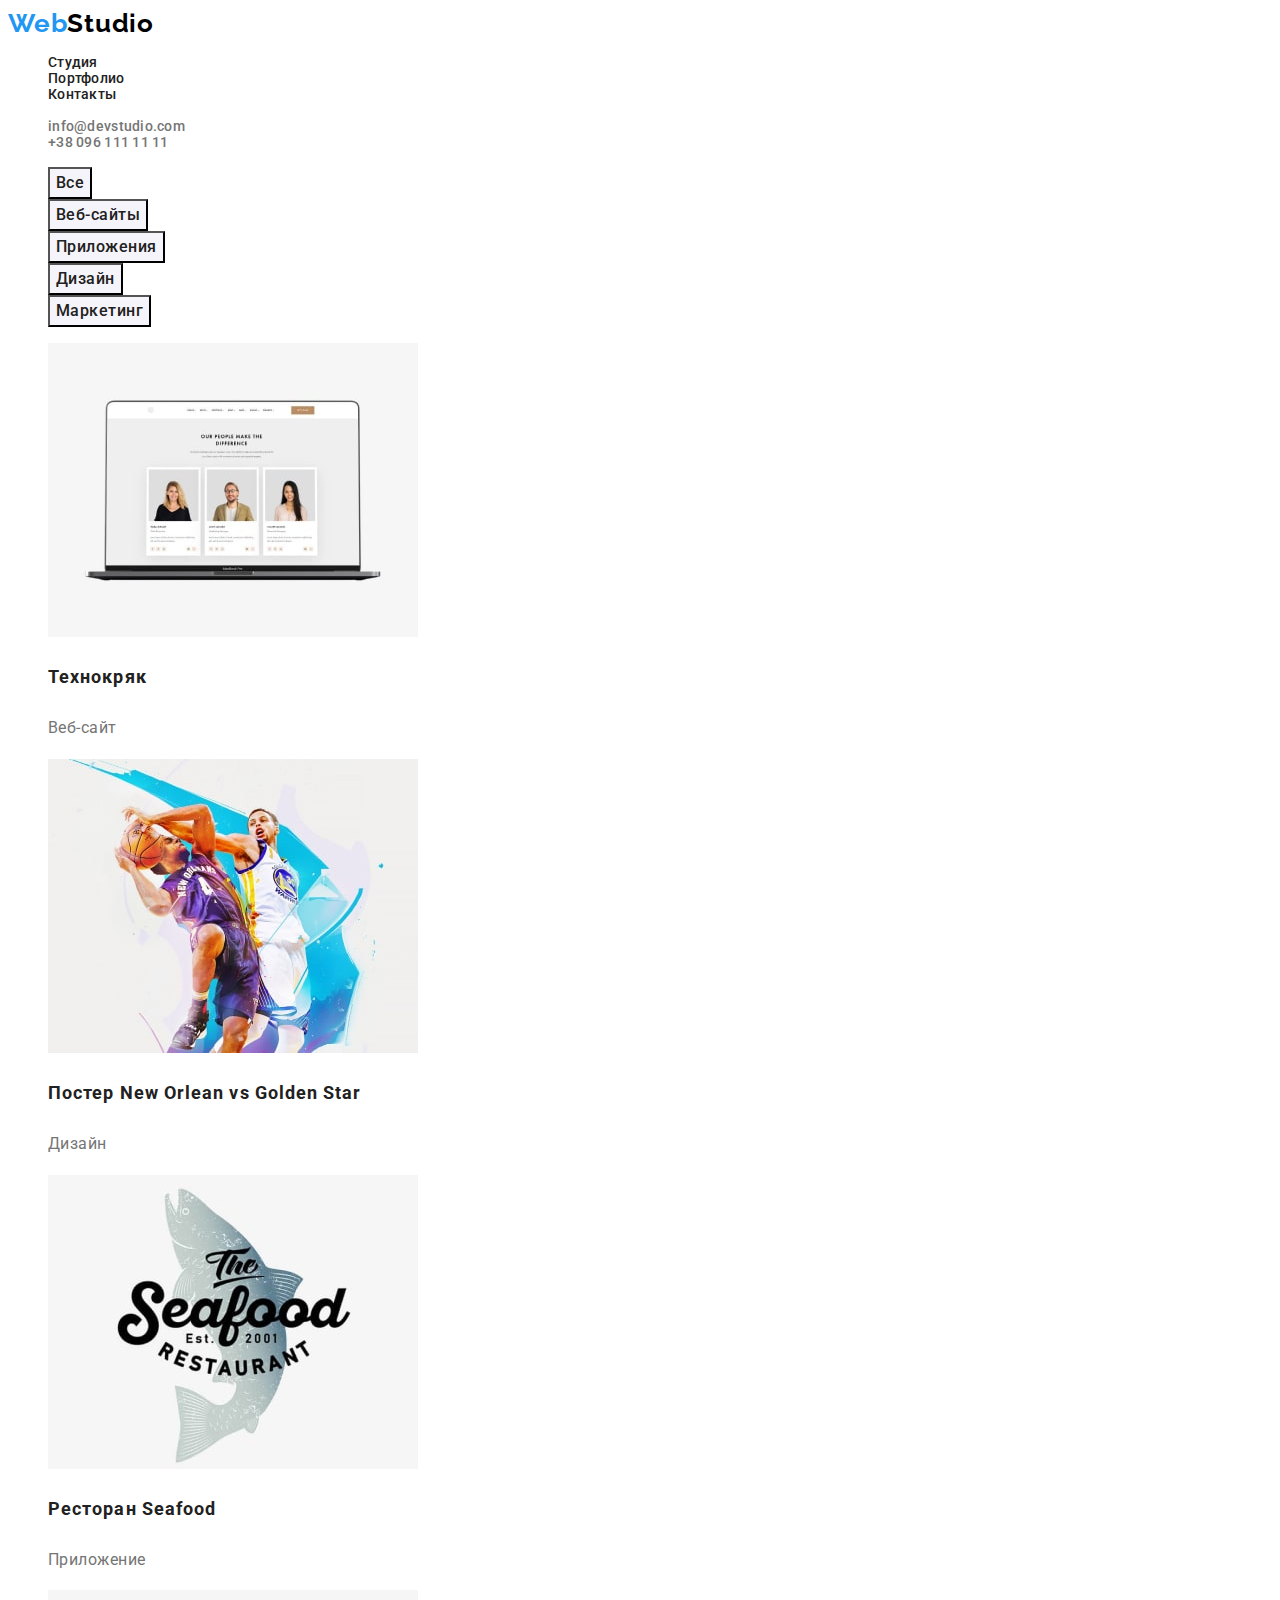
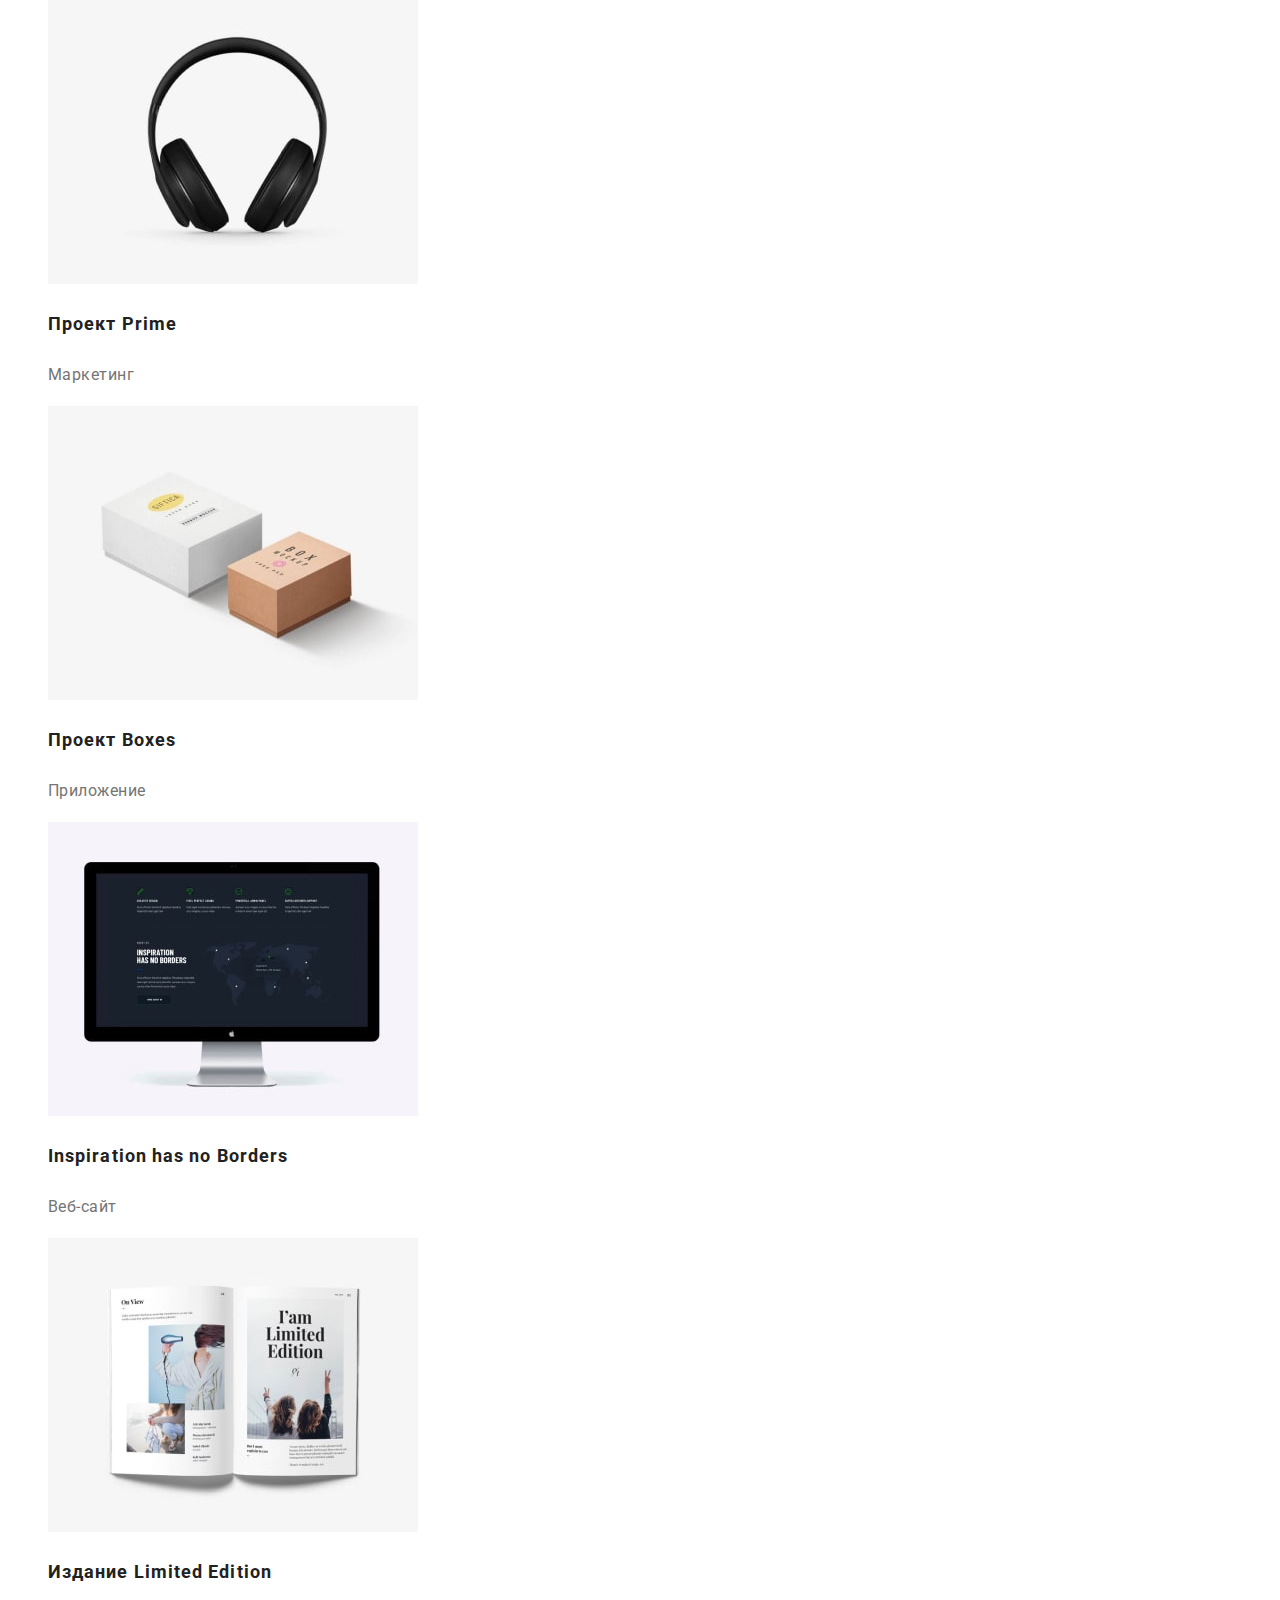
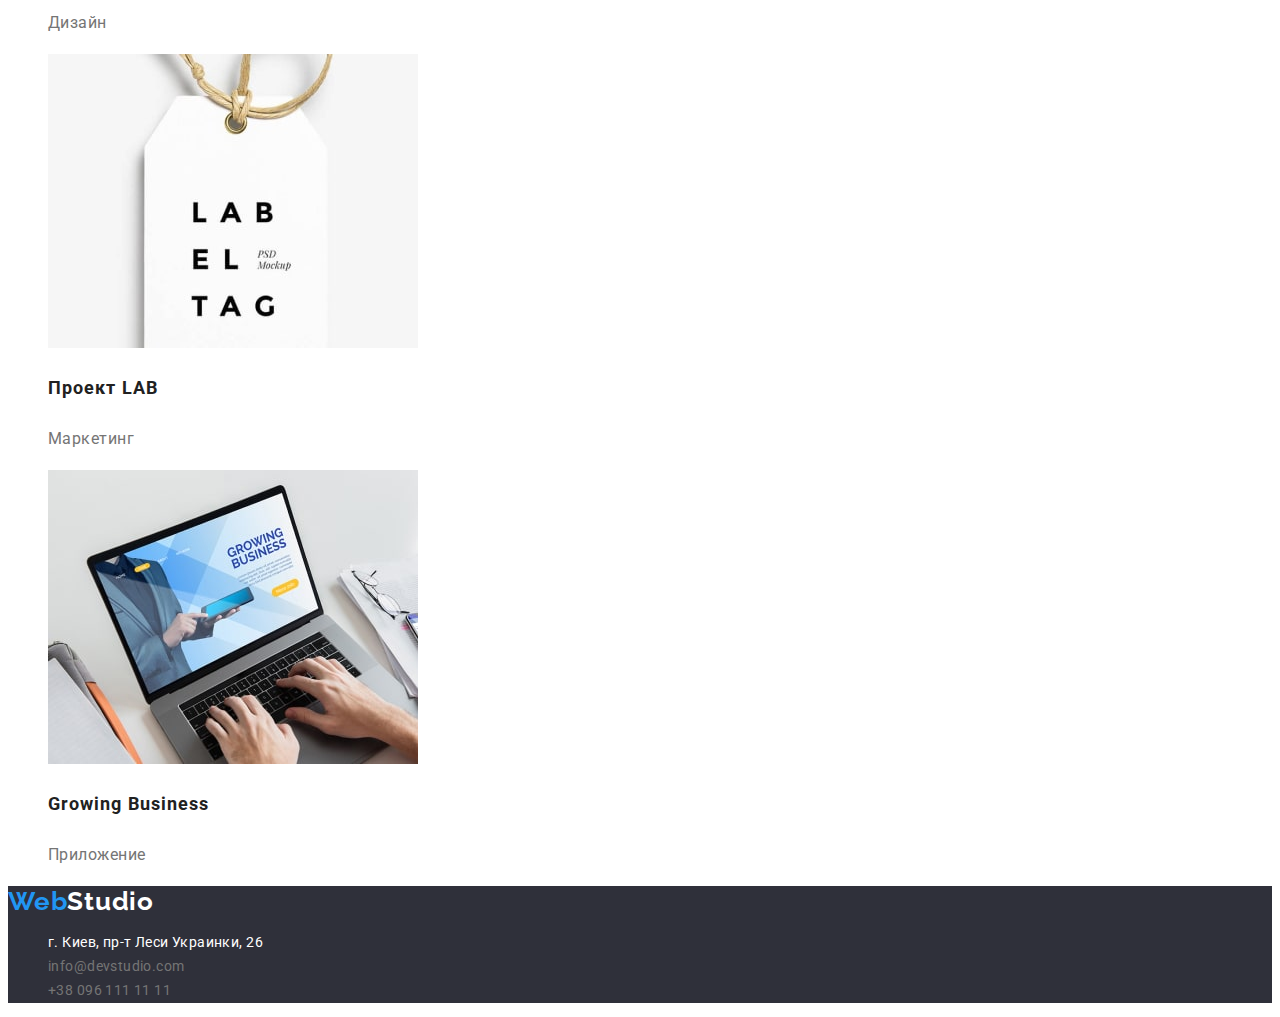
==== portfolio.html @ b7b7a108 "Перенос кода с прошлой ДЗ" ====
<!DOCTYPE html>
<html lang="en">
<head>
    <meta charset="UTF-8">
    <meta http-equiv="X-UA-Compatible" content="IE=edge">
    <meta name="viewport" content="width=device-width, initial-scale=1.0">
    <link rel="preconnect" href="https://fonts.googleapis.com">
    <link rel="preconnect" href="https://fonts.gstatic.com" crossorigin>
    <link href="https://fonts.googleapis.com/css2?family=Raleway:wght@700&family=Roboto:wght@400;500;700;900&display=swap"
        rel="stylesheet">
    <link rel="stylesheet" href="./css/styles.css">
    <title>Портфолио</title>
</head>
<body>
    <!--Верстка хеддера-->
    <header class="header">
        <a class="link logo" href="#0"><span class="logo-first">Web</span>Studio</a>
        <nav class="header-navigation">
            <ul class="list header-list">
                <li class="header-item"><a class="link  header-link" href="./index.html">Студия</a></li>
                <li class="header-item"><a class="link header-link" href="./portfolio.html">Портфолио</a></li>
                <li class="header-item"><a class="link header-link" href="#0">Контакты</a></li>
            </ul>
        </nav>
        <ul class="list header-contacts">
            <li><a class="link header-mail" href="mailto:info@devstudio.com">info@devstudio.com</a></li>
            <li><a class="link header-tel" href="tel:+380961111111">+38 096 111 11 11</a></li>
        </ul>
    </header>
    <main>
        <!--Список кнопок-->
        <h1 class="visually-hidden">Наши портфолио и их перечень</h1>
        <section>
            <h2 class="visually-hidden">Фильтр портфолио</h2>
            <ul class="list">
                <li><button class="button-list button-cursor-style" type="button">Все</button></li>
                <li><button class="button-list button-cursor-style" type="button">Веб-сайты</button></li>
                <li><button class="button-list button-cursor-style" type="button">Приложения</button></li>
                <li><button class="button-list button-cursor-style" type="button">Дизайн</button></li>
                <li><button class="button-list button-cursor-style" type="button">Маркетинг</button></li>
            </ul>
        <!--Перечень портфолио-->
            <ul class="list portfolio-list">
                <li><a href="#0">
                    <img class="portfolio-image" src="./img/portfolioo/portfolio1.jpeg" alt="Логотип портфолио" width="370px">
                </a>
                <h3 class="portfolio-list-subtitle">Технокряк</h3>
                <p class="portfolio-list-text">Веб-сайт</p>
                </li>
                <li><a class="portfolio-image" href="#0"><img src="./img/portfolioo/portfolio2.jpeg" alt="Логотип примера портфолио" width="370px"></a>
                    <h3 class="portfolio-list-subtitle">Постер New Orlean vs Golden Star</h3>
                    <p class="portfolio-list-text">Дизайн</p>
                </li>
                <li><a href="#0"><img class="portfolio-image" src="./img/portfolioo/portfolio3.jpeg" alt="Логотип примера портфолио" width="370px"></a>
                    <h3 class="portfolio-list-subtitle">Ресторан Seafood</h3>
                    <p class="portfolio-list-text">Приложение</p>
                </li>
                <li><a href="#0"><img class="portfolio-image" src="./img/portfolioo/portfolio4.jpeg" alt="Логотип примера портфолио" width="370px"></a>
                    <h3 class="portfolio-list-subtitle">Проект Prime</h3>
                    <p class="portfolio-list-text">Маркетинг</p>
                </li>
                <li><a href="#0"><img class="portfolio-image" src="./img/portfolioo/portfolio5.jpeg" alt="Логотип примера портфолио" width="370px"></a>
                    <h3 class="portfolio-list-subtitle">Проект Boxes</h3>
                    <p class="portfolio-list-text">Приложение</p>
                </li>
                <li><a href="#0"><img class="portfolio-image" src="./img/portfolioo/portfolio6.jpeg" alt="Логотип примера портфолио" width="370px"></a>
                    <h3 class="portfolio-list-subtitle">Inspiration has no Borders</h3>
                    <p class="portfolio-list-text">Веб-сайт</p>
                </li>
                <li><a href="#0"><img class="portfolio-image" src="./img/portfolioo/portfolio7.jpeg" alt="Логотип примера портфолио" width="370px"></a>
                    <h3 class="portfolio-list-subtitle">Издание Limited Edition</h3>
                    <p class="portfolio-list-text">Дизайн</p>
                </li>
                <li><a href="#0"><img class="portfolio-image" src="./img/portfolioo/portfolio8.jpeg" alt="Логотип примера портфолио" width="370px"></a>
                    <h3 class="portfolio-list-subtitle">Проект LAB</h3>
                    <p class="portfolio-list-text">Маркетинг</p>
                </li>
                <li><a href="#0"><img class="portfolio-image" src="./img/portfolioo/portfolio9.jpeg" alt="Логотип примера портфолио" width="370px"></a>
                    <h3 class="portfolio-list-subtitle">Growing Business</h3>
                    <p class="portfolio-list-text">Приложение</p>
                </li>
            </ul>
        </section>
    </main>
        <!--Создание подвала-->
        <footer class="basement">
            <a class="link logo-footer" href="#0"><span class="logo-first">Web</span>Studio</a>
            <address class="address-title">
                <ul class="list footer-contacts">
                    <li class="footer-list-item-map"><a class="link map-navigation" href="https://goo.gl/maps/PW8hdYivpTVeAPPN6"
                            target="_blank">г. Киев, пр-т Леси Украинки, 26</a></li>
                    <li class="footer-list-item"><a class="link footer-mail"
                            href="mailto:info@devstudio.com">info@devstudio.com</a></li>
                    <li class="footer-list-item"><a class="link footer-tel" href="tel:+380961111111">+38 096 111 11 11</a></li>
                </ul>
            </address>
        </footer>
</body>
</html>
---- css/styles.css ----
:root {
  --main-title-color: #ffffff;
  --second-title-color: #212121;
  --main-text-color: #757575;
  --second-text-color: #ffffff;
  --third-text-color: rgba(255, 255, 255, 0, 6);
  --fourth-text-color: #212121;
  --accent-text-color: #2196f3;
  --header-text-color-first: #212121;
  --header-text-color-second: #757575;
  --main-logo-color: #000000;
  --second-logo-color: #2196f3;
}

body {
  font-family: "Roboto", sans-serif;
  background-color: #ffffff;
  color: var(--main-text-color);
}

.list {
  list-style: none;
}

.link {
  text-decoration: none;
  color: inherit;
}

.visually-hidden {
  position: absolute;
  white-space: nowrap;
  width: 1px;
  height: 1px;
  overflow: hidden;
  border: 0;
  padding: 0;
  clip: rect(0 0 0 0);
  clip-path: inset(50%);
  margin: -1px;
}

/*-----------------HEADER--------------*/

.logo {
  font-family: "Raleway", sans-serif;
  font-weight: 700;
  font-size: 26px;
  line-height: 1.19;
  letter-spacing: 0.03em;
  color: var(--main-logo-color);
}

.logo-first {
  color: var(--second-logo-color);
}

.header-item {
  font-weight: 500;
  font-size: 14px;
  line-height: 1.14;
  letter-spacing: 0.02em;
  color: var(--header-text-color-first);
}

.header-contacts {
  font-weight: 500;
  font-size: 14px;
  line-height: 1.14;
  letter-spacing: 0.02em;
  color: var(--header-text-color-second);
}

.logo:focus,
.logo:hover {
  color: var(--accent-text-color);
}

.header-link:hover,
.header-link:focus {
  color: var(--accent-text-color);
}

.header-tel:hover,
.header-tel:focus {
  color: var(--accent-text-color);
}

.header-mail:focus,
.header-mail:hover {
  color: var(--accent-text-color);
}

/*--------------------HERO------------------*/

.hero {
  background-color: #2f303a;
}

.hero-title {
  font-weight: 900;
  font-size: 44px;
  line-height: 1.36;

  text-align: center;
  letter-spacing: 0.06em;
  text-transform: uppercase;

  color: var(--main-title-color);
}

.hero-button {
  font-weight: 700;
  font-size: 16px;
  line-height: 1.87;

  display: flex;
  align-items: center;
  text-align: center;
  letter-spacing: 0.06em;

  color: var(--second-text-color);
  background-color: var(--accent-text-color);
}

/*--------------Features and what we do----------------*/

.features-list-subtitle {
  font-weight: 700;
  font-size: 14px;
  line-height: 1.14;
  letter-spacing: 0.03em;
  text-transform: uppercase;

  color: var(--second-title-color);
}

.features-list-text {
  font-weight: 400;
  font-size: 14px;
  line-height: 1.71;
  letter-spacing: 0.03em;
  color: var(--main-text-color);
}

.features-list-title {
  font-weight: 700;
  font-size: 36px;
  line-height: 1.17;
  text-align: center;
  letter-spacing: 0.03em;

  color: var(--second-title-color);
}

/*------------------------OUR TEAM------------------------*/

.our-team-title {
  font-weight: 700;
  font-size: 36px;
  line-height: 1.17;

  text-align: center;
  letter-spacing: 0.03em;

  color: var(--second-title-color);
}

.our-team-subtitle {
  font-weight: 500;
  font-size: 16px;
  line-height: 1.19;

  text-align: center;
  letter-spacing: 0.03em;

  color: var(--second-title-color);
}

.our-team-text {
  font-weight: 400;
  font-size: 16px;
  line-height: 1.19;

  text-align: center;
  letter-spacing: 0.03em;

  color: var(--main-text-color);
}

/*------------------------FOOTER-----------------------*/

.basement {
  background-color: #2f303a;
}

.logo-footer {
  font-family: "Raleway", sans-serif;
  font-weight: 700;
  font-size: 26px;
  line-height: 1.19;
  letter-spacing: 0.03em;
  color: #ffffff;
}

.footer-contacts {
  font-weight: 400;
  font-size: 14px;
  line-height: 1.71;
  letter-spacing: 0.03em;
  color: var(--header-text-color-second);
}

.footer-list-item-map {
  color: var(--second-text-color);
}

.footer-tel:hover,
.footer-tel:focus {
  color: var(--accent-text-color);
}

.footer-mail:focus,
.footer-mail:hover {
  color: var(--accent-text-color);
}

.map-navigation:hover,
.map-navigation:focus {
  color: var(--accent-text-color);
}

.address-title {
  font-style: inherit;
}
/*--------------------------PORTFOLIO PAGE-----------------*/

/*-------------------------------PORTFOLIO BUTTONS-----------------*/

.button-list {
  font-family: "Roboto", sans-serif;
  font-weight: 500;
  font-size: 16px;
  line-height: 26px;

  text-align: center;
  letter-spacing: 0.03em;
  background-color: #f5f4fa;
  color: var(--fourth-text-color);
}

.button-list:hover,
.button-list:focus {
  color: var(--second-text-color);
  background-color: var(--accent-text-color);
}

.button-cursor-style {
  cursor: pointer;
}
/*-------------------------------PORTFOLIO LIST-----------------*/

.portfolio-list-subtitle {
  font-weight: 700;
  font-size: 18px;
  line-height: 2;

  letter-spacing: 0.06em;

  color: var(--second-title-color);
}

.portfolio-list-text {
  font-weight: 400;
  font-size: 16px;
  line-height: 1.87;

  letter-spacing: 0.03em;

  color: var(--main-text-color);
}

.portfolio-image:hover,
.portfolio-image:focus {
  color: var(--accent-text-color);
}
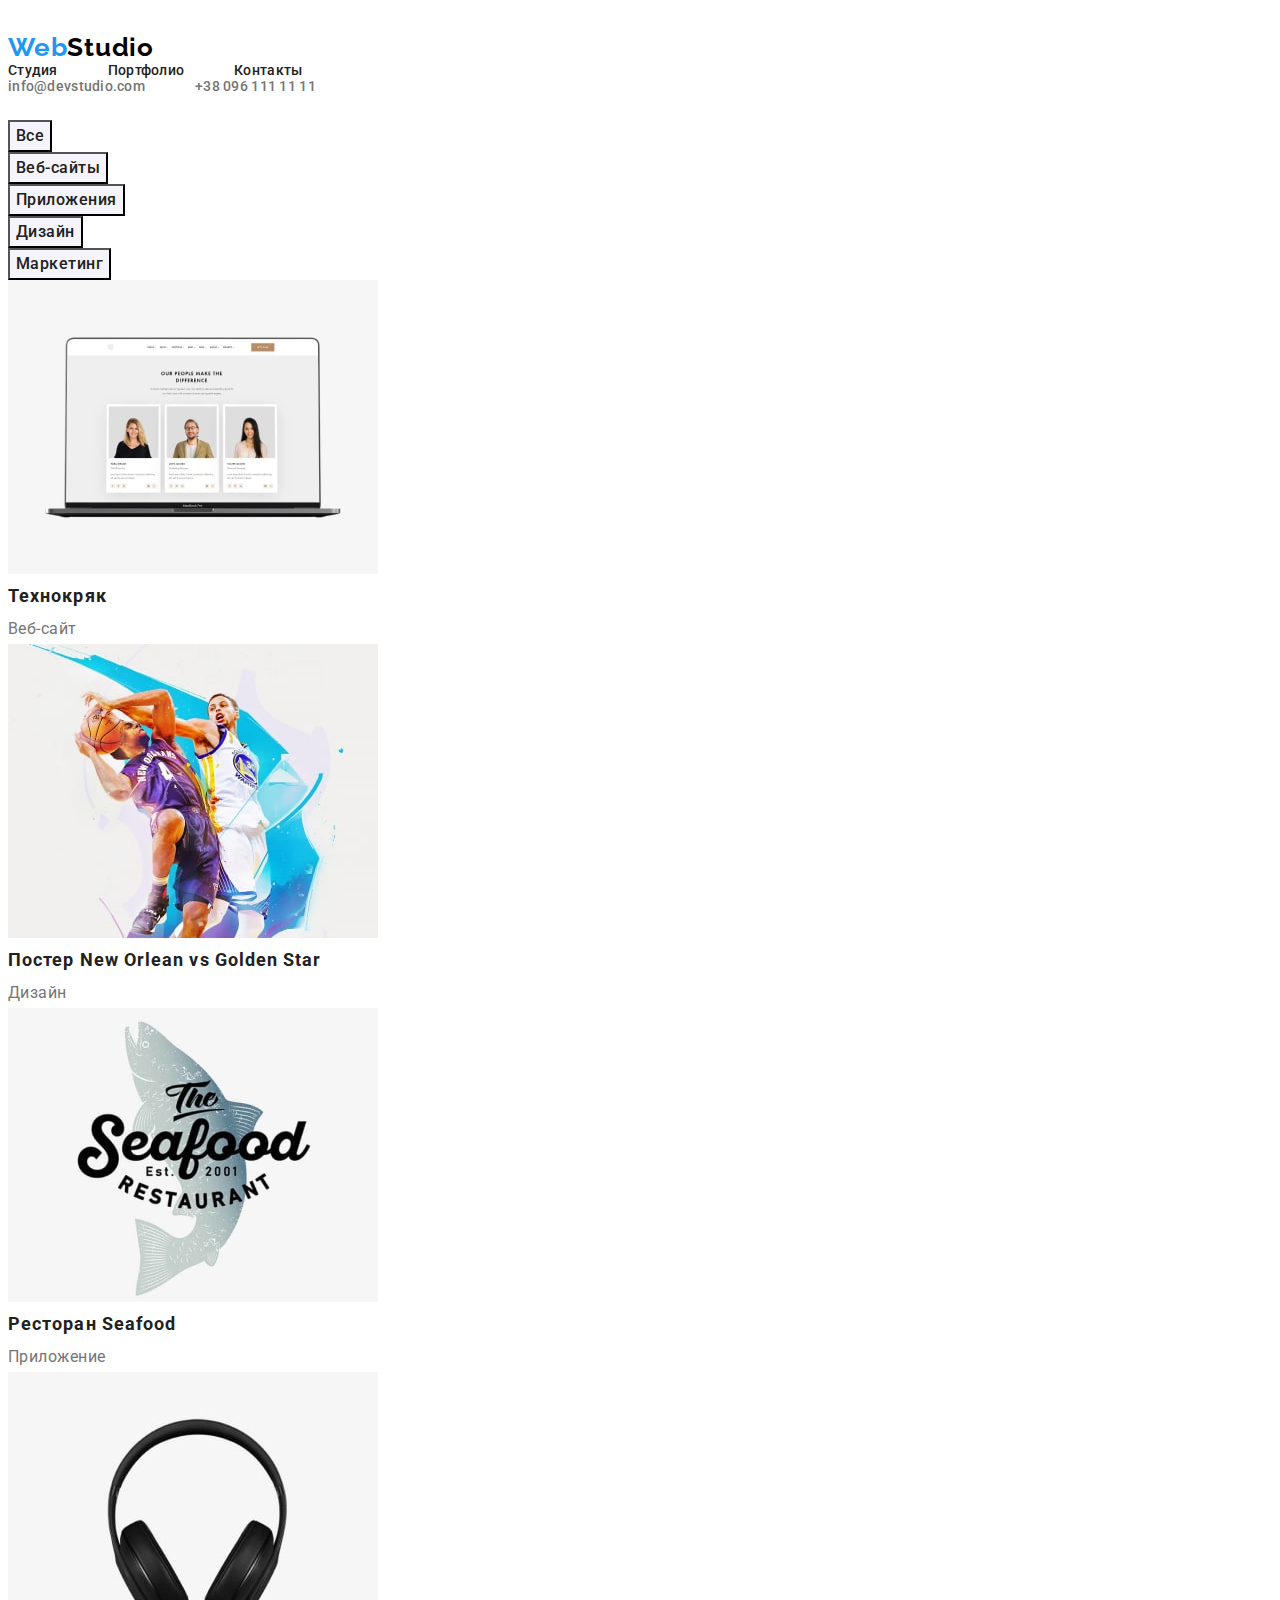
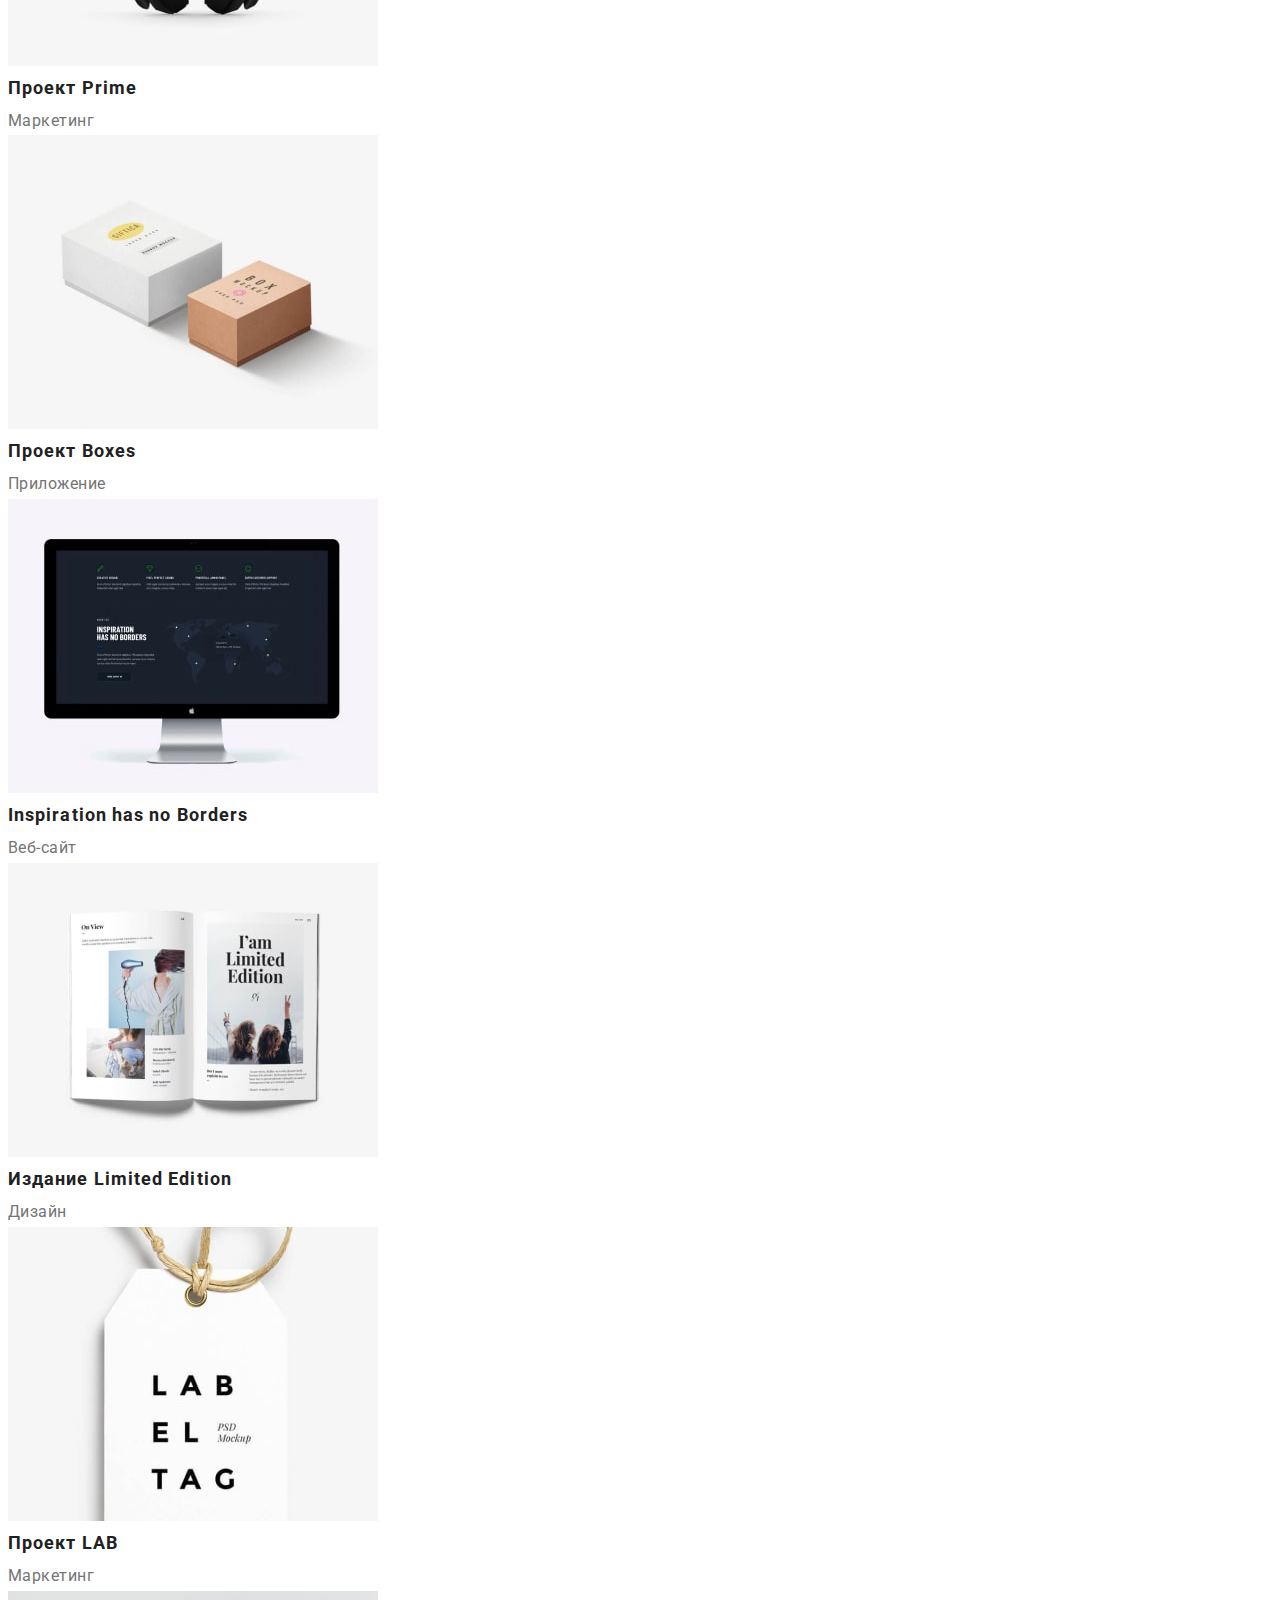
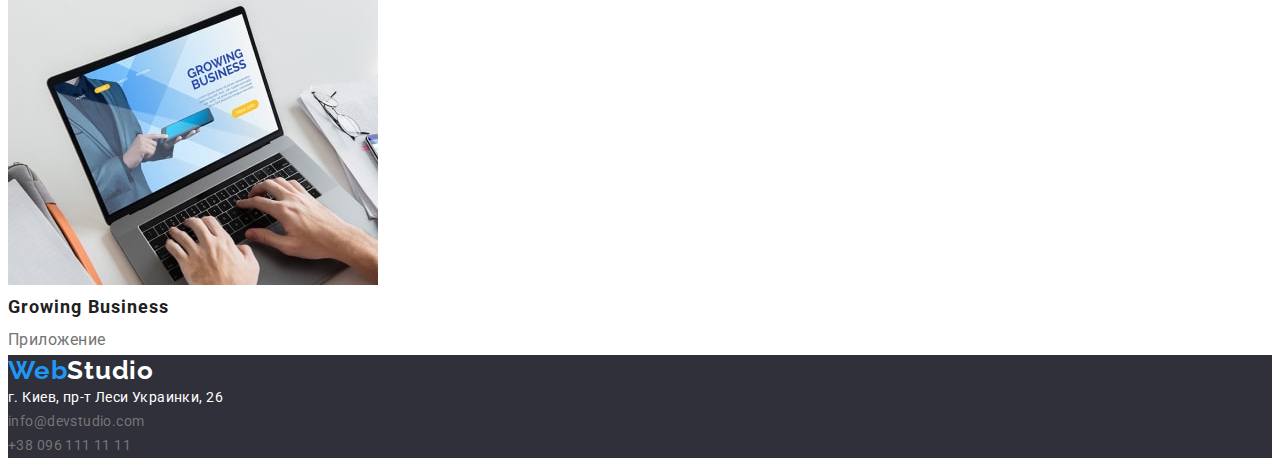
==== commit 27d9f0ee: "Добавление стилизации headder" ====
--- a/portfolio.html
+++ b/portfolio.html
@@ -8,6 +8,9 @@
     <link rel="preconnect" href="https://fonts.gstatic.com" crossorigin>
     <link href="https://fonts.googleapis.com/css2?family=Raleway:wght@700&family=Roboto:wght@400;500;700;900&display=swap"
         rel="stylesheet">
+        <link rel="stylesheet" href="https://cdnjs.cloudflare.com/ajax/libs/modern-normalize/1.1.0/modern-normalize.min.css"
+            integrity="sha512-wpPYUAdjBVSE4KJnH1VR1HeZfpl1ub8YT/NKx4PuQ5NmX2tKuGu6U/JRp5y+Y8XG2tV+wKQpNHVUX03MfMFn9Q=="
+            crossorigin="anonymous" referrerpolicy="no-referrer" />
     <link rel="stylesheet" href="./css/styles.css">
     <title>Портфолио</title>
 </head>
--- a/css/styles.css
+++ b/css/styles.css
@@ -12,10 +12,25 @@
   --second-logo-color: #2196f3;
 }
 
+p,
+h1,
+h2,
+h3,
+h4,
+h5,
+h6 {
+  margin: 0;
+}
+
 body {
   font-family: "Roboto", sans-serif;
   background-color: #ffffff;
   color: var(--main-text-color);
+}
+
+ul {
+  margin: 0;
+  padding: 0;
 }
 
 .list {
@@ -40,7 +55,44 @@
   margin: -1px;
 }
 
+.container {
+  width: 1200px;
+  padding-left: 15px;
+  padding-right: 15px;
+  margin: 0 auto;
+}
+
 /*-----------------HEADER--------------*/
+
+.header {
+  padding-top: 24px;
+  padding-bottom: 25px;
+}
+
+.header-logo {
+  margin-right: 93px;
+}
+
+.header-container {
+  display: flex;
+  align-items: center;
+}
+
+.header-item:not(:last-child) {
+  margin-right: 50px;
+}
+
+.header-connect {
+  margin-left: auto;
+}
+
+.header-contacts {
+  display: flex;
+}
+
+.header-mail {
+  margin-right: 50px;
+}
 
 .logo {
   font-family: "Raleway", sans-serif;
@@ -53,6 +105,10 @@
 
 .logo-first {
   color: var(--second-logo-color);
+}
+
+.header-list {
+  display: flex;
 }
 
 .header-item {
@@ -77,7 +133,8 @@
 }
 
 .header-link:hover,
-.header-link:focus {
+.header-link:focus,
+.header-link:active {
   color: var(--accent-text-color);
 }
 
@@ -95,6 +152,13 @@
 
 .hero {
   background-color: #2f303a;
+  height: 600px;
+}
+
+.hero-container {
+  display: flex;
+  justify-content: center;
+  align-items: center;
 }
 
 .hero-title {
@@ -110,6 +174,8 @@
 }
 
 .hero-button {
+  height: 50px;
+  width: 200px;
   font-weight: 700;
   font-size: 16px;
   line-height: 1.87;
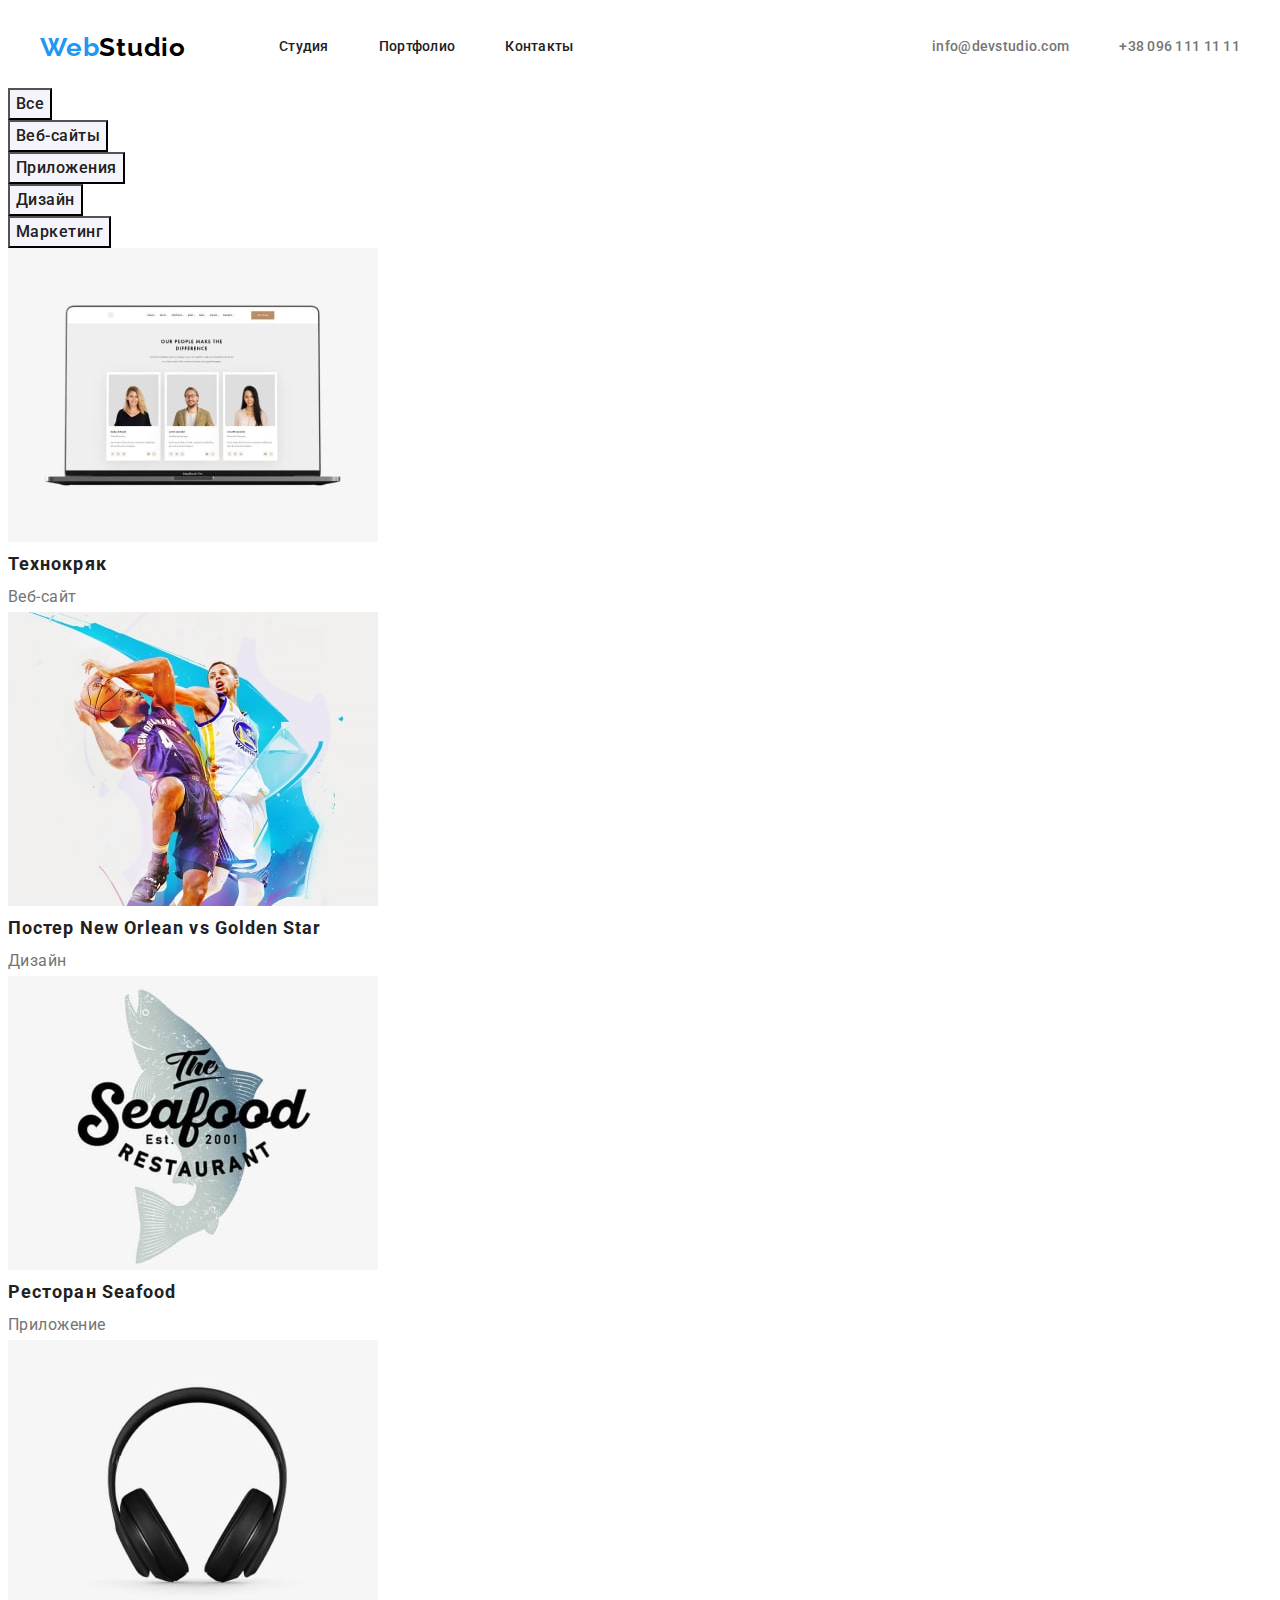
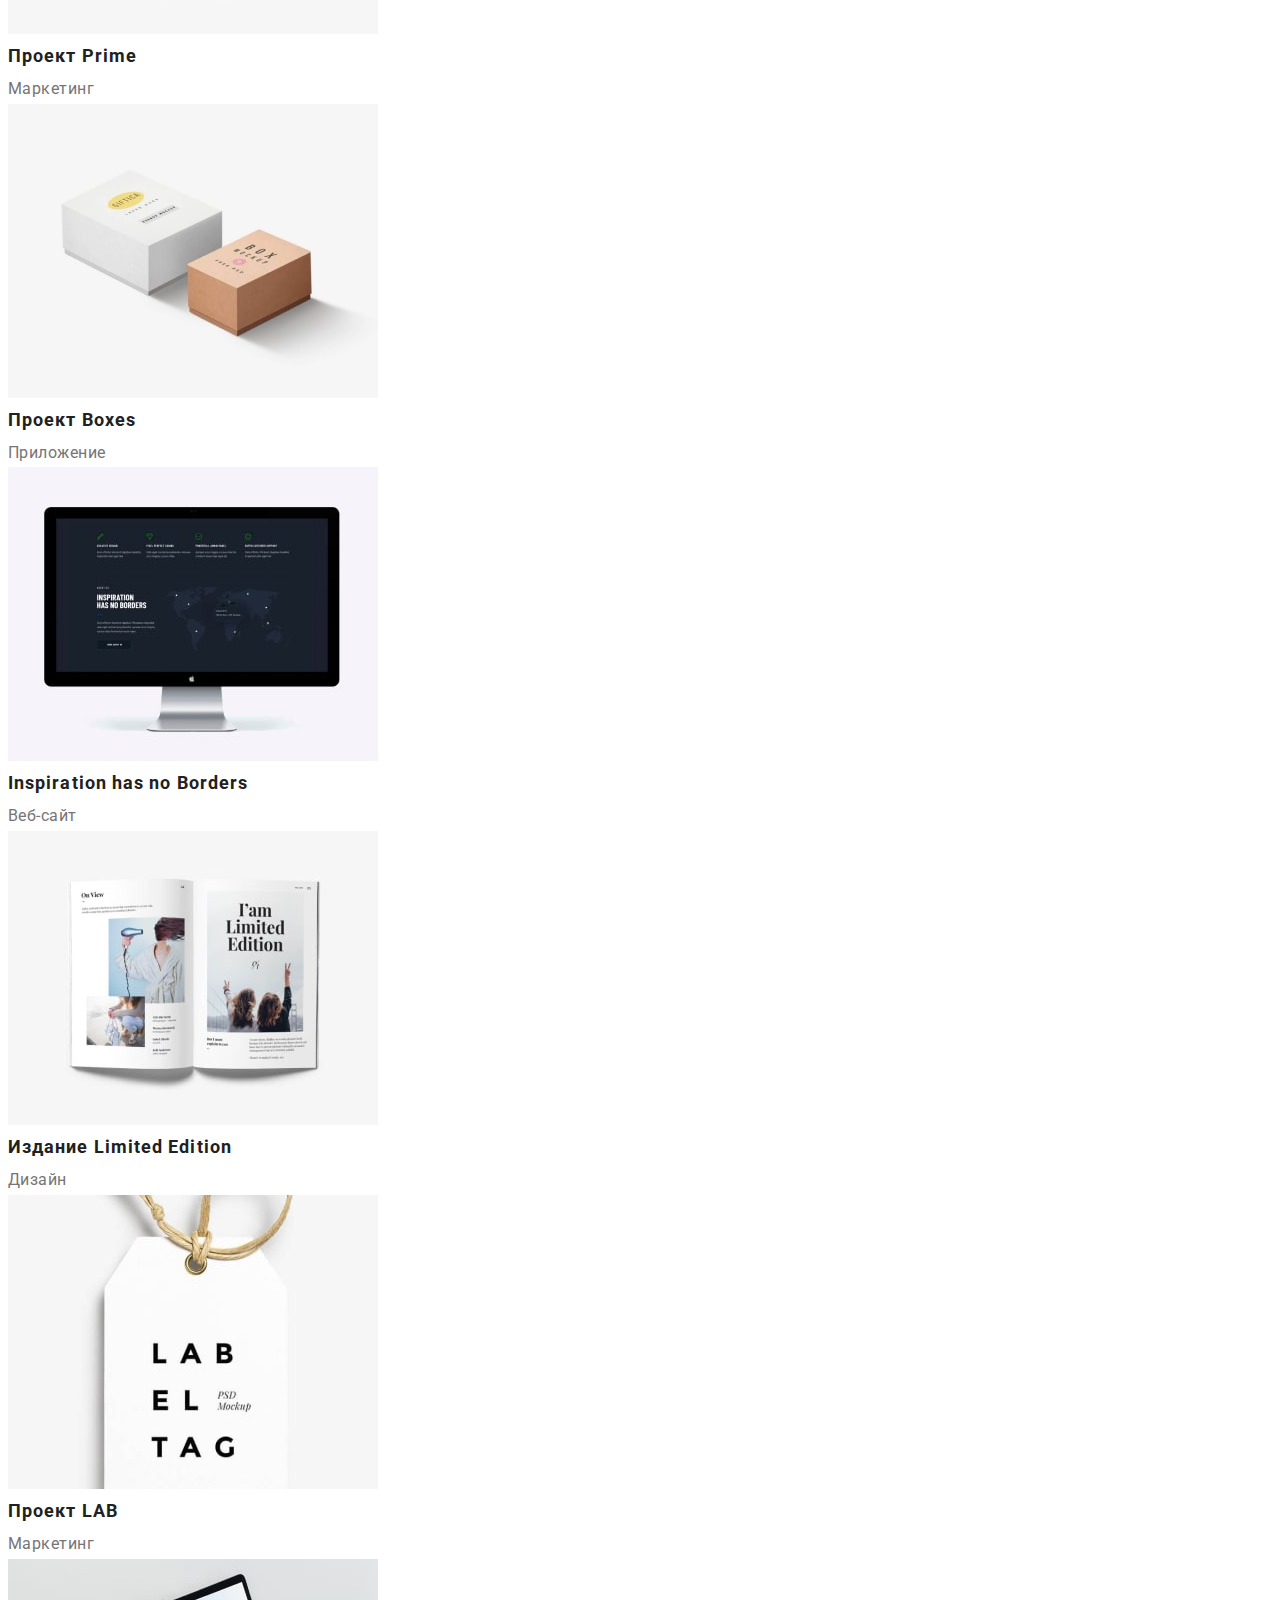
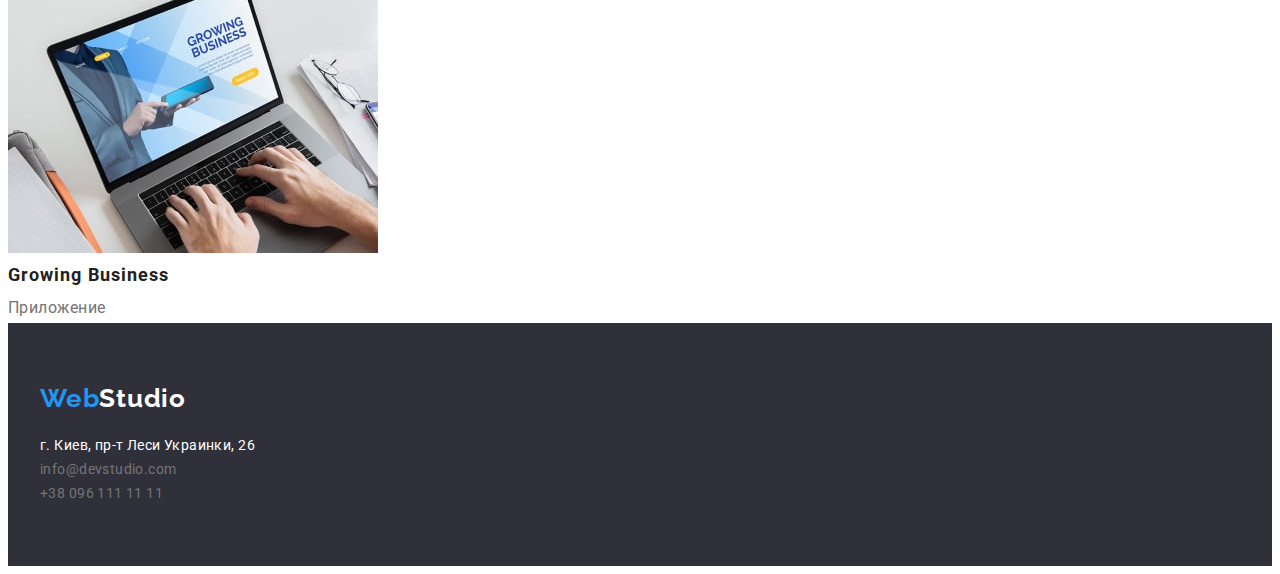
==== commit e4af9615: "Обновление футера и хедера на странице "Портфолио"" ====
--- a/portfolio.html
+++ b/portfolio.html
@@ -17,18 +17,24 @@
 <body>
     <!--Верстка хеддера-->
     <header class="header">
-        <a class="link logo" href="#0"><span class="logo-first">Web</span>Studio</a>
-        <nav class="header-navigation">
-            <ul class="list header-list">
-                <li class="header-item"><a class="link  header-link" href="./index.html">Студия</a></li>
-                <li class="header-item"><a class="link header-link" href="./portfolio.html">Портфолио</a></li>
-                <li class="header-item"><a class="link header-link" href="#0">Контакты</a></li>
-            </ul>
-        </nav>
-        <ul class="list header-contacts">
-            <li><a class="link header-mail" href="mailto:info@devstudio.com">info@devstudio.com</a></li>
-            <li><a class="link header-tel" href="tel:+380961111111">+38 096 111 11 11</a></li>
-        </ul>
+        <div class="container header-container">
+            <div class="header-logo">
+                <a class="link logo" href="#0"><span class="logo-first">Web</span>Studio</a>
+            </div>
+            <nav class="header-navigation">
+                <ul class="list header-list">
+                    <li class="header-item"><a class="link  header-link" href="./index.html">Студия</a></li>
+                    <li class="header-item"><a class="link header-link" href="./portfolio.html">Портфолио</a></li>
+                    <li class="header-item"><a class="link header-link" href="#0">Контакты</a></li>
+                </ul>
+            </nav>
+            <div class="header-connect">
+                <ul class="list header-contacts">
+                    <li><a class="link header-mail" href="mailto:info@devstudio.com">info@devstudio.com</a></li>
+                    <li><a class="link header-tel" href="tel:+380961111111">+38 096 111 11 11</a></li>
+                </ul>
+            </div>
+        </div>
     </header>
     <main>
         <!--Список кнопок-->
@@ -86,17 +92,20 @@
         </section>
     </main>
         <!--Создание подвала-->
-        <footer class="basement">
+    <footer class="footer">
+        <div class="container footer-container">
             <a class="link logo-footer" href="#0"><span class="logo-first">Web</span>Studio</a>
             <address class="address-title">
                 <ul class="list footer-contacts">
-                    <li class="footer-list-item-map"><a class="link map-navigation" href="https://goo.gl/maps/PW8hdYivpTVeAPPN6"
+                    <li class="footer-list-item"><a class="link map-navigation" href="https://goo.gl/maps/PW8hdYivpTVeAPPN6"
                             target="_blank">г. Киев, пр-т Леси Украинки, 26</a></li>
                     <li class="footer-list-item"><a class="link footer-mail"
                             href="mailto:info@devstudio.com">info@devstudio.com</a></li>
-                    <li class="footer-list-item"><a class="link footer-tel" href="tel:+380961111111">+38 096 111 11 11</a></li>
+                    <li class="footer-list-item"><a class="link footer-tel" href="tel:+380961111111">+38 096 111 11 11</a>
+                    </li>
                 </ul>
             </address>
-        </footer>
+        </div>
+    </footer>
 </body>
 </html>--- a/css/styles.css
+++ b/css/styles.css
@@ -33,6 +33,10 @@
   padding: 0;
 }
 
+button {
+  cursor: pointer;
+}
+
 .list {
   list-style: none;
 }
@@ -153,12 +157,12 @@
 .hero {
   background-color: #2f303a;
   height: 600px;
+  padding-bottom: 200px;
+  padding-top: 200px;
 }
 
 .hero-container {
-  display: flex;
-  justify-content: center;
-  align-items: center;
+  text-align: center;
 }
 
 .hero-title {
@@ -166,24 +170,26 @@
   font-size: 44px;
   line-height: 1.36;
 
-  text-align: center;
   letter-spacing: 0.06em;
   text-transform: uppercase;
 
   color: var(--main-title-color);
+
+  max-width: 696px;
+  margin: 0 auto;
+  margin-bottom: 30px;
 }
 
 .hero-button {
   height: 50px;
-  width: 200px;
+  min-width: 200px;
   font-weight: 700;
   font-size: 16px;
   line-height: 1.87;
 
-  display: flex;
-  align-items: center;
-  text-align: center;
   letter-spacing: 0.06em;
+  border-radius: 4%;
+  border-color: transparent;
 
   color: var(--second-text-color);
   background-color: var(--accent-text-color);
@@ -191,6 +197,20 @@
 
 /*--------------Features and what we do----------------*/
 
+.features-container {
+  padding-bottom: 94px;
+  padding-top: 94px;
+}
+
+.features-list {
+  display: flex;
+  margin-bottom: 94px;
+}
+
+.features-list-item:not(:last-child) {
+  margin-left: 30px;
+}
+
 .features-list-subtitle {
   font-weight: 700;
   font-size: 14px;
@@ -199,6 +219,8 @@
   text-transform: uppercase;
 
   color: var(--second-title-color);
+
+  margin-bottom: 10px;
 }
 
 .features-list-text {
@@ -217,9 +239,32 @@
   letter-spacing: 0.03em;
 
   color: var(--second-title-color);
+
+  margin-bottom: 50px;
+}
+
+.features-list-pictures {
+  display: flex;
+}
+
+.list-picture {
+  margin-right: 30px;
+}
+
+.list-picture:nth-child(3n) {
+  margin-right: 0;
 }
 
 /*------------------------OUR TEAM------------------------*/
+
+.our-team {
+  background-color: #f5f4fa;
+}
+
+.our-team-container {
+  padding-top: 94px;
+  padding-bottom: 94px;
+}
 
 .our-team-title {
   font-weight: 700;
@@ -230,6 +275,23 @@
   letter-spacing: 0.03em;
 
   color: var(--second-title-color);
+
+  margin-bottom: 50px;
+}
+
+.our-team-item {
+  padding-bottom: 30px;
+  box-shadow: 0px 1px 3px rgba(0, 0, 0, 0.12), 0px 1px 1px rgba(0, 0, 0, 0.14),
+    0px 2px 1px rgba(0, 0, 0, 0.2);
+  border-radius: 0px 0px 4px 4px;
+}
+
+.our-team-list {
+  display: flex;
+}
+
+.our-team-image {
+  margin-bottom: 30px;
 }
 
 .our-team-subtitle {
@@ -241,6 +303,8 @@
   letter-spacing: 0.03em;
 
   color: var(--second-title-color);
+
+  margin-bottom: 10px;
 }
 
 .our-team-text {
@@ -254,19 +318,35 @@
   color: var(--main-text-color);
 }
 
+.our-team-item {
+  margin-right: 30px;
+}
+
+.our-team-item:nth-child(4n) {
+  margin-bottom: 0;
+}
+
 /*------------------------FOOTER-----------------------*/
 
-.basement {
+.footer {
   background-color: #2f303a;
 }
 
+.footer-container {
+  padding-top: 60px;
+  padding-bottom: 60px;
+}
+
 .logo-footer {
+  display: block;
   font-family: "Raleway", sans-serif;
   font-weight: 700;
   font-size: 26px;
   line-height: 1.19;
   letter-spacing: 0.03em;
   color: #ffffff;
+
+  margin-bottom: 20px;
 }
 
 .footer-contacts {
@@ -275,6 +355,10 @@
   line-height: 1.71;
   letter-spacing: 0.03em;
   color: var(--header-text-color-second);
+}
+
+.map-navigation {
+  color: var(--second-text-color);
 }
 
 .footer-list-item-map {
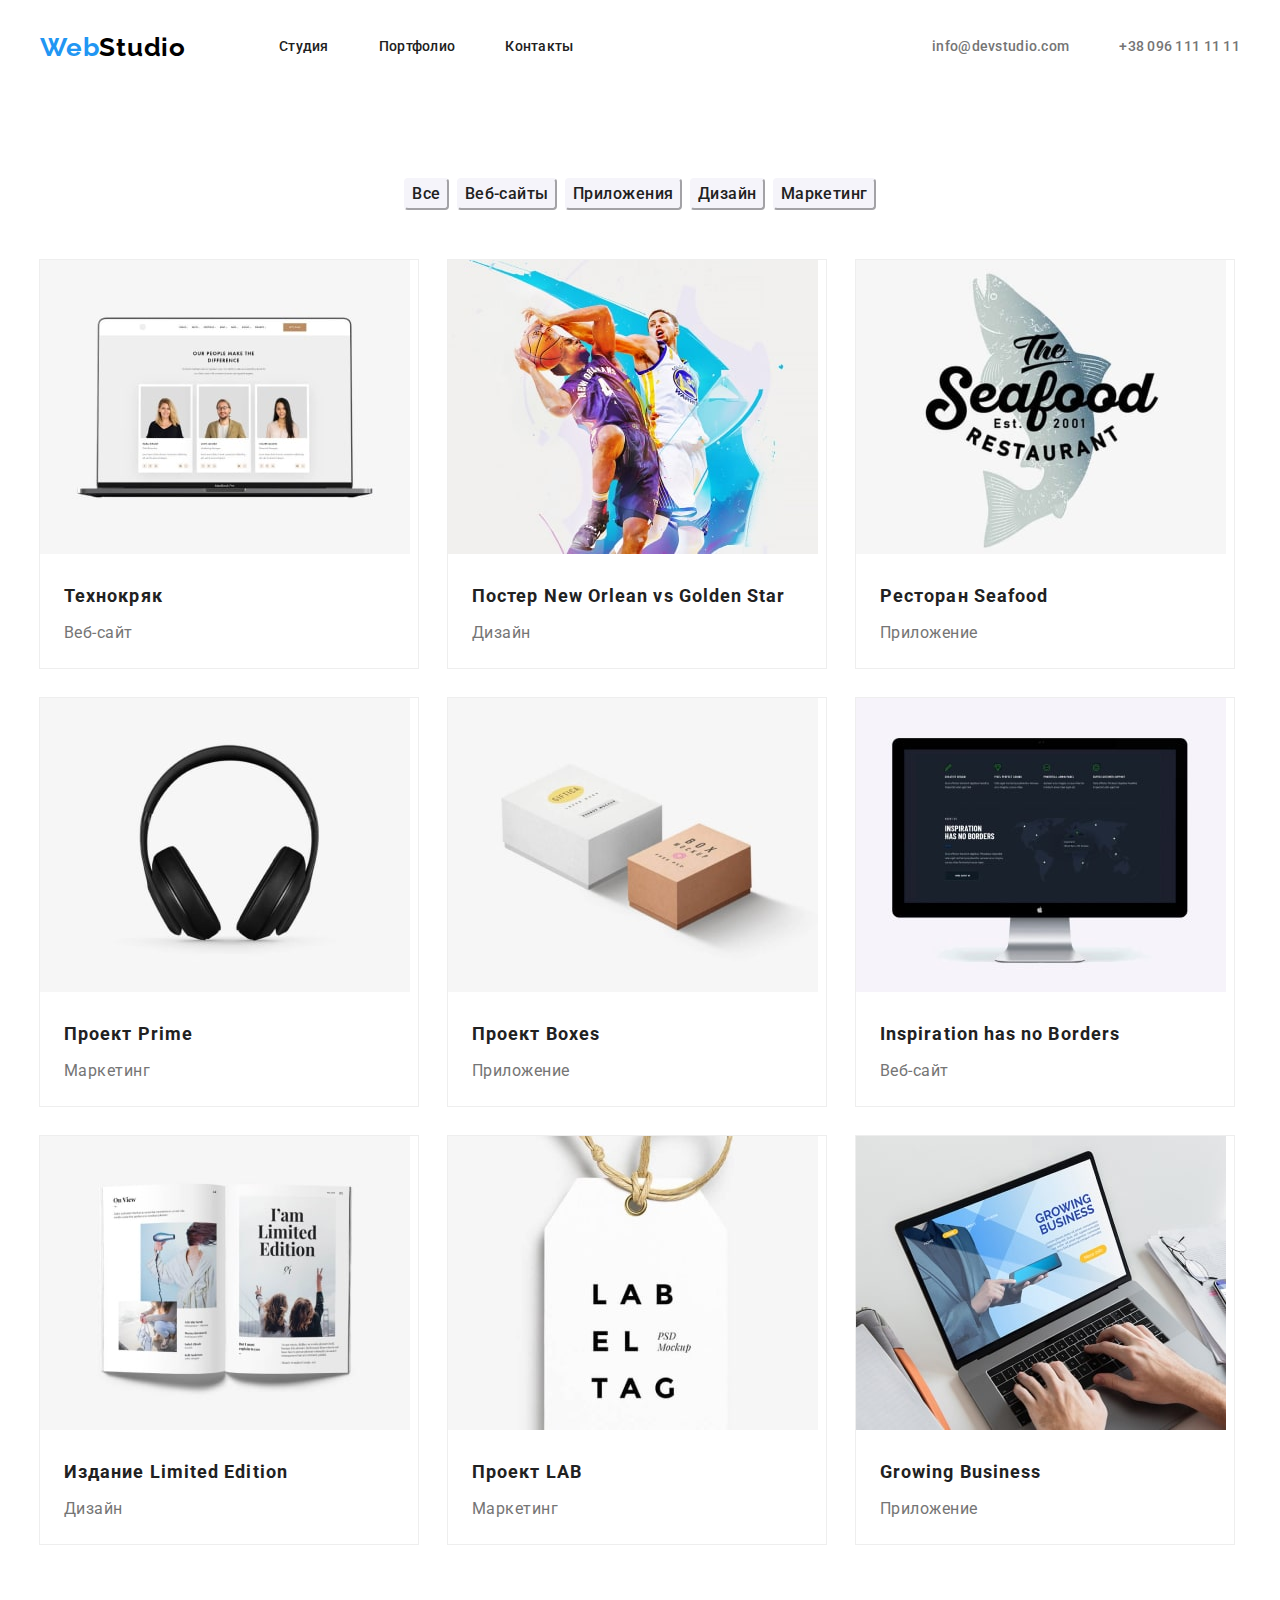
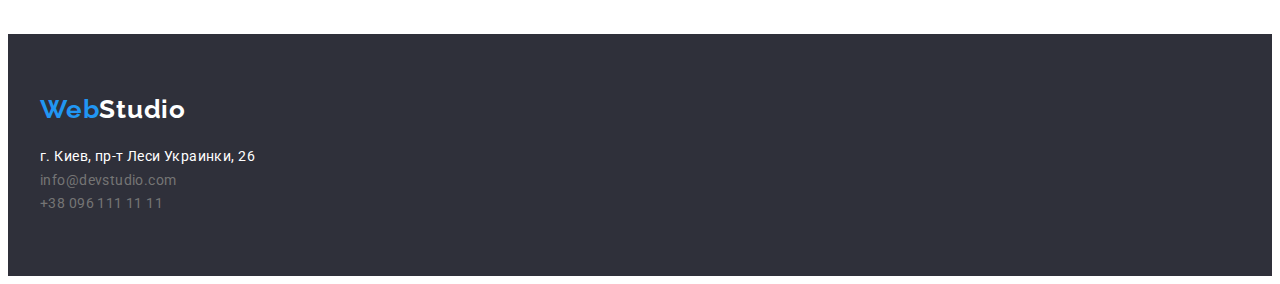
==== commit b5c08ae1: "Добавление стилей на страницу "Портфолио"" ====
--- a/portfolio.html
+++ b/portfolio.html
@@ -40,55 +40,75 @@
         <!--Список кнопок-->
         <h1 class="visually-hidden">Наши портфолио и их перечень</h1>
         <section>
+            <div class="container portfolio-container">
             <h2 class="visually-hidden">Фильтр портфолио</h2>
-            <ul class="list">
-                <li><button class="button-list button-cursor-style" type="button">Все</button></li>
-                <li><button class="button-list button-cursor-style" type="button">Веб-сайты</button></li>
-                <li><button class="button-list button-cursor-style" type="button">Приложения</button></li>
-                <li><button class="button-list button-cursor-style" type="button">Дизайн</button></li>
-                <li><button class="button-list button-cursor-style" type="button">Маркетинг</button></li>
+            <ul class="list button-list">
+                <li class="button-item"><button class="button-style button-cursor-style" type="button">Все</button></li>
+                <li class="button-item"><button class="button-style button-cursor-style" type="button">Веб-сайты</button></li>
+                <li class="button-item"><button class="button-style button-cursor-style" type="button">Приложения</button></li>
+                <li class="button-item"><button class="button-style button-cursor-style" type="button">Дизайн</button></li>
+                <li class="button-item"><button class="button-style button-cursor-style" type="button">Маркетинг</button></li>
             </ul>
         <!--Перечень портфолио-->
             <ul class="list portfolio-list">
-                <li><a href="#0">
+                <li class="portfolio-item"><a href="#0">
                     <img class="portfolio-image" src="./img/portfolioo/portfolio1.jpeg" alt="Логотип портфолио" width="370px">
                 </a>
+                <div class="portfolio-text-styles">
                 <h3 class="portfolio-list-subtitle">Технокряк</h3>
                 <p class="portfolio-list-text">Веб-сайт</p>
+                </div>
                 </li>
-                <li><a class="portfolio-image" href="#0"><img src="./img/portfolioo/portfolio2.jpeg" alt="Логотип примера портфолио" width="370px"></a>
+                <li class="portfolio-item"><a  href="#0"><img class="portfolio-image" src="./img/portfolioo/portfolio2.jpeg" alt="Логотип примера портфолио" width="370px"></a>
+                    <div class="portfolio-text-styles">
                     <h3 class="portfolio-list-subtitle">Постер New Orlean vs Golden Star</h3>
                     <p class="portfolio-list-text">Дизайн</p>
+                    </div>
                 </li>
-                <li><a href="#0"><img class="portfolio-image" src="./img/portfolioo/portfolio3.jpeg" alt="Логотип примера портфолио" width="370px"></a>
+                <li class="portfolio-item"><a href="#0"><img class="portfolio-image" src="./img/portfolioo/portfolio3.jpeg" alt="Логотип примера портфолио" width="370px"></a>
+                    <div class="portfolio-text-styles">
                     <h3 class="portfolio-list-subtitle">Ресторан Seafood</h3>
                     <p class="portfolio-list-text">Приложение</p>
+                    </div>
                 </li>
-                <li><a href="#0"><img class="portfolio-image" src="./img/portfolioo/portfolio4.jpeg" alt="Логотип примера портфолио" width="370px"></a>
+                <li class="portfolio-item"><a href="#0"><img class="portfolio-image" src="./img/portfolioo/portfolio4.jpeg" alt="Логотип примера портфолио" width="370px"></a>
+                    <div class="portfolio-text-styles">
                     <h3 class="portfolio-list-subtitle">Проект Prime</h3>
                     <p class="portfolio-list-text">Маркетинг</p>
+                    </div>
                 </li>
-                <li><a href="#0"><img class="portfolio-image" src="./img/portfolioo/portfolio5.jpeg" alt="Логотип примера портфолио" width="370px"></a>
+                <li class="portfolio-item"><a href="#0"><img class="portfolio-image" src="./img/portfolioo/portfolio5.jpeg" alt="Логотип примера портфолио" width="370px"></a>
+                    <div class="portfolio-text-styles">
                     <h3 class="portfolio-list-subtitle">Проект Boxes</h3>
                     <p class="portfolio-list-text">Приложение</p>
+                    </div>
                 </li>
-                <li><a href="#0"><img class="portfolio-image" src="./img/portfolioo/portfolio6.jpeg" alt="Логотип примера портфолио" width="370px"></a>
+                <li class="portfolio-item"><a href="#0"><img class="portfolio-image" src="./img/portfolioo/portfolio6.jpeg" alt="Логотип примера портфолио" width="370px"></a>
+                    <div class="portfolio-text-styles">
                     <h3 class="portfolio-list-subtitle">Inspiration has no Borders</h3>
                     <p class="portfolio-list-text">Веб-сайт</p>
+                    </div>
                 </li>
-                <li><a href="#0"><img class="portfolio-image" src="./img/portfolioo/portfolio7.jpeg" alt="Логотип примера портфолио" width="370px"></a>
+                <li class="portfolio-item"><a href="#0"><img class="portfolio-image" src="./img/portfolioo/portfolio7.jpeg" alt="Логотип примера портфолио" width="370px"></a>
+                    <div class="portfolio-text-styles">
                     <h3 class="portfolio-list-subtitle">Издание Limited Edition</h3>
                     <p class="portfolio-list-text">Дизайн</p>
+                    </div>
                 </li>
-                <li><a href="#0"><img class="portfolio-image" src="./img/portfolioo/portfolio8.jpeg" alt="Логотип примера портфолио" width="370px"></a>
+                <li class="portfolio-item"><a href="#0"><img class="portfolio-image" src="./img/portfolioo/portfolio8.jpeg" alt="Логотип примера портфолио" width="370px"></a>
+                    <div class="portfolio-text-styles">
                     <h3 class="portfolio-list-subtitle">Проект LAB</h3>
                     <p class="portfolio-list-text">Маркетинг</p>
+                    </div>
                 </li>
-                <li><a href="#0"><img class="portfolio-image" src="./img/portfolioo/portfolio9.jpeg" alt="Логотип примера портфолио" width="370px"></a>
+                <li class="portfolio-item"><a href="#0"><img class="portfolio-image" src="./img/portfolioo/portfolio9.jpeg" alt="Логотип примера портфолио" width="370px"></a>
+                    <div class="portfolio-text-styles">
                     <h3 class="portfolio-list-subtitle">Growing Business</h3>
                     <p class="portfolio-list-text">Приложение</p>
+                    </div>
                 </li>
             </ul>
+            </div>
         </section>
     </main>
         <!--Создание подвала-->
--- a/css/styles.css
+++ b/css/styles.css
@@ -385,9 +385,29 @@
 }
 /*--------------------------PORTFOLIO PAGE-----------------*/
 
+.portfolio-container {
+  padding-top: 90px;
+  padding-bottom: 90px;
+}
+
 /*-------------------------------PORTFOLIO BUTTONS-----------------*/
 
 .button-list {
+  display: flex;
+  padding-left: 280px;
+  padding-right: 280px;
+  margin-bottom: 50px;
+  justify-content: center;
+}
+
+.button-item {
+  margin-right: 8px;
+}
+
+.button-item:last-child {
+  margin-right: 0;
+}
+.button-style {
   font-family: "Roboto", sans-serif;
   font-weight: 500;
   font-size: 16px;
@@ -397,18 +417,43 @@
   letter-spacing: 0.03em;
   background-color: #f5f4fa;
   color: var(--fourth-text-color);
-}
-
-.button-list:hover,
-.button-list:focus {
+
+  border-radius: 4px;
+  border-color: #f5f4fa;
+}
+
+.button-style:hover,
+.button-style:focus {
   color: var(--second-text-color);
   background-color: var(--accent-text-color);
 }
 
-.button-cursor-style {
-  cursor: pointer;
-}
 /*-------------------------------PORTFOLIO LIST-----------------*/
+
+.portfolio-list {
+  display: flex;
+  flex-wrap: wrap;
+  margin: -15px;
+}
+
+.portfolio-item {
+  background: #ffffff;
+  border: 1px solid #eeeeee;
+  box-sizing: border-box;
+
+  margin: 14px;
+  flex-basis: calc(100% / 3 - 30px);
+}
+
+.portfolio-image {
+  margin-bottom: 20px;
+}
+
+.portfolio-text-styles {
+  padding-left: 24px;
+  padding-right: 24px;
+  padding-bottom: 20px;
+}
 
 .portfolio-list-subtitle {
   font-weight: 700;
@@ -418,6 +463,8 @@
   letter-spacing: 0.06em;
 
   color: var(--second-title-color);
+
+  margin-bottom: 4px;
 }
 
 .portfolio-list-text {
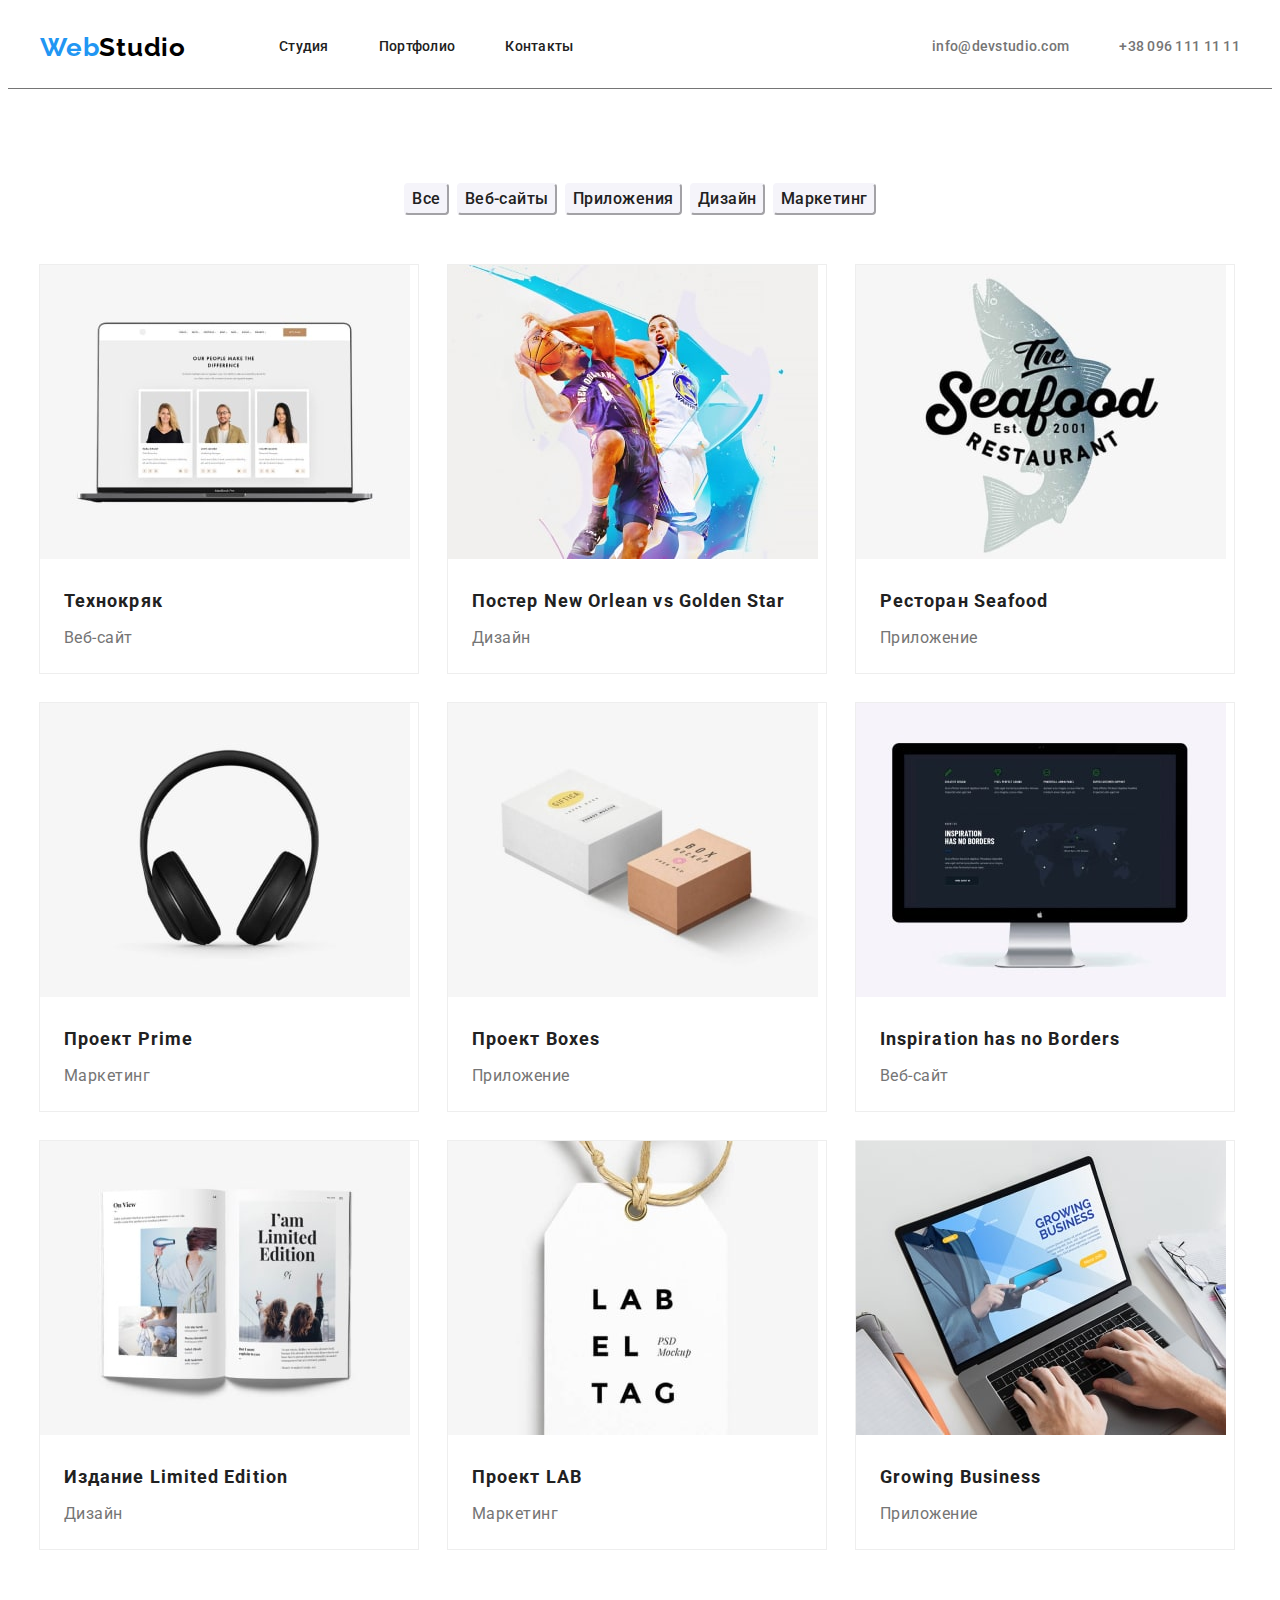
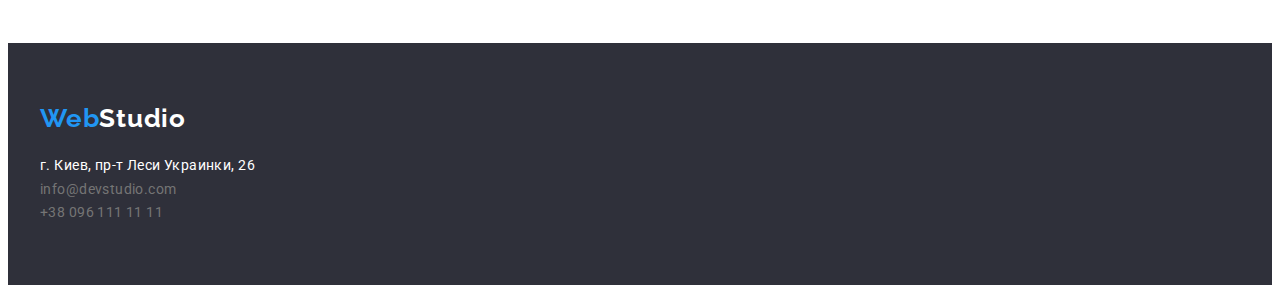
==== commit 01543153: "Небольшой фикс согласно стандарту ДЗ" ====
--- a/portfolio.html
+++ b/portfolio.html
@@ -39,7 +39,7 @@
     <main>
         <!--Список кнопок-->
         <h1 class="visually-hidden">Наши портфолио и их перечень</h1>
-        <section>
+        <section class="section">
             <div class="container portfolio-container">
             <h2 class="visually-hidden">Фильтр портфолио</h2>
             <ul class="list button-list">
--- a/css/styles.css
+++ b/css/styles.css
@@ -59,6 +59,11 @@
   margin: -1px;
 }
 
+.section {
+  padding-top: 94px;
+  padding-bottom: 94px;
+}
+
 .container {
   width: 1200px;
   padding-left: 15px;
@@ -71,6 +76,7 @@
 .header {
   padding-top: 24px;
   padding-bottom: 25px;
+  border-bottom: 1px solid var(--header-text-color-second);
 }
 
 .header-logo {
@@ -156,7 +162,7 @@
 
 .hero {
   background-color: #2f303a;
-  height: 600px;
+  /* max-height: 600px; */
   padding-bottom: 200px;
   padding-top: 200px;
 }
@@ -197,10 +203,10 @@
 
 /*--------------Features and what we do----------------*/
 
-.features-container {
+/* .features-container {
   padding-bottom: 94px;
   padding-top: 94px;
-}
+} */
 
 .features-list {
   display: flex;
@@ -261,10 +267,10 @@
   background-color: #f5f4fa;
 }
 
-.our-team-container {
+/* .our-team-container {
   padding-top: 94px;
   padding-bottom: 94px;
-}
+} */
 
 .our-team-title {
   font-weight: 700;
@@ -385,10 +391,10 @@
 }
 /*--------------------------PORTFOLIO PAGE-----------------*/
 
-.portfolio-container {
+/* .portfolio-container {
   padding-top: 90px;
   padding-bottom: 90px;
-}
+} */
 
 /*-------------------------------PORTFOLIO BUTTONS-----------------*/
 
